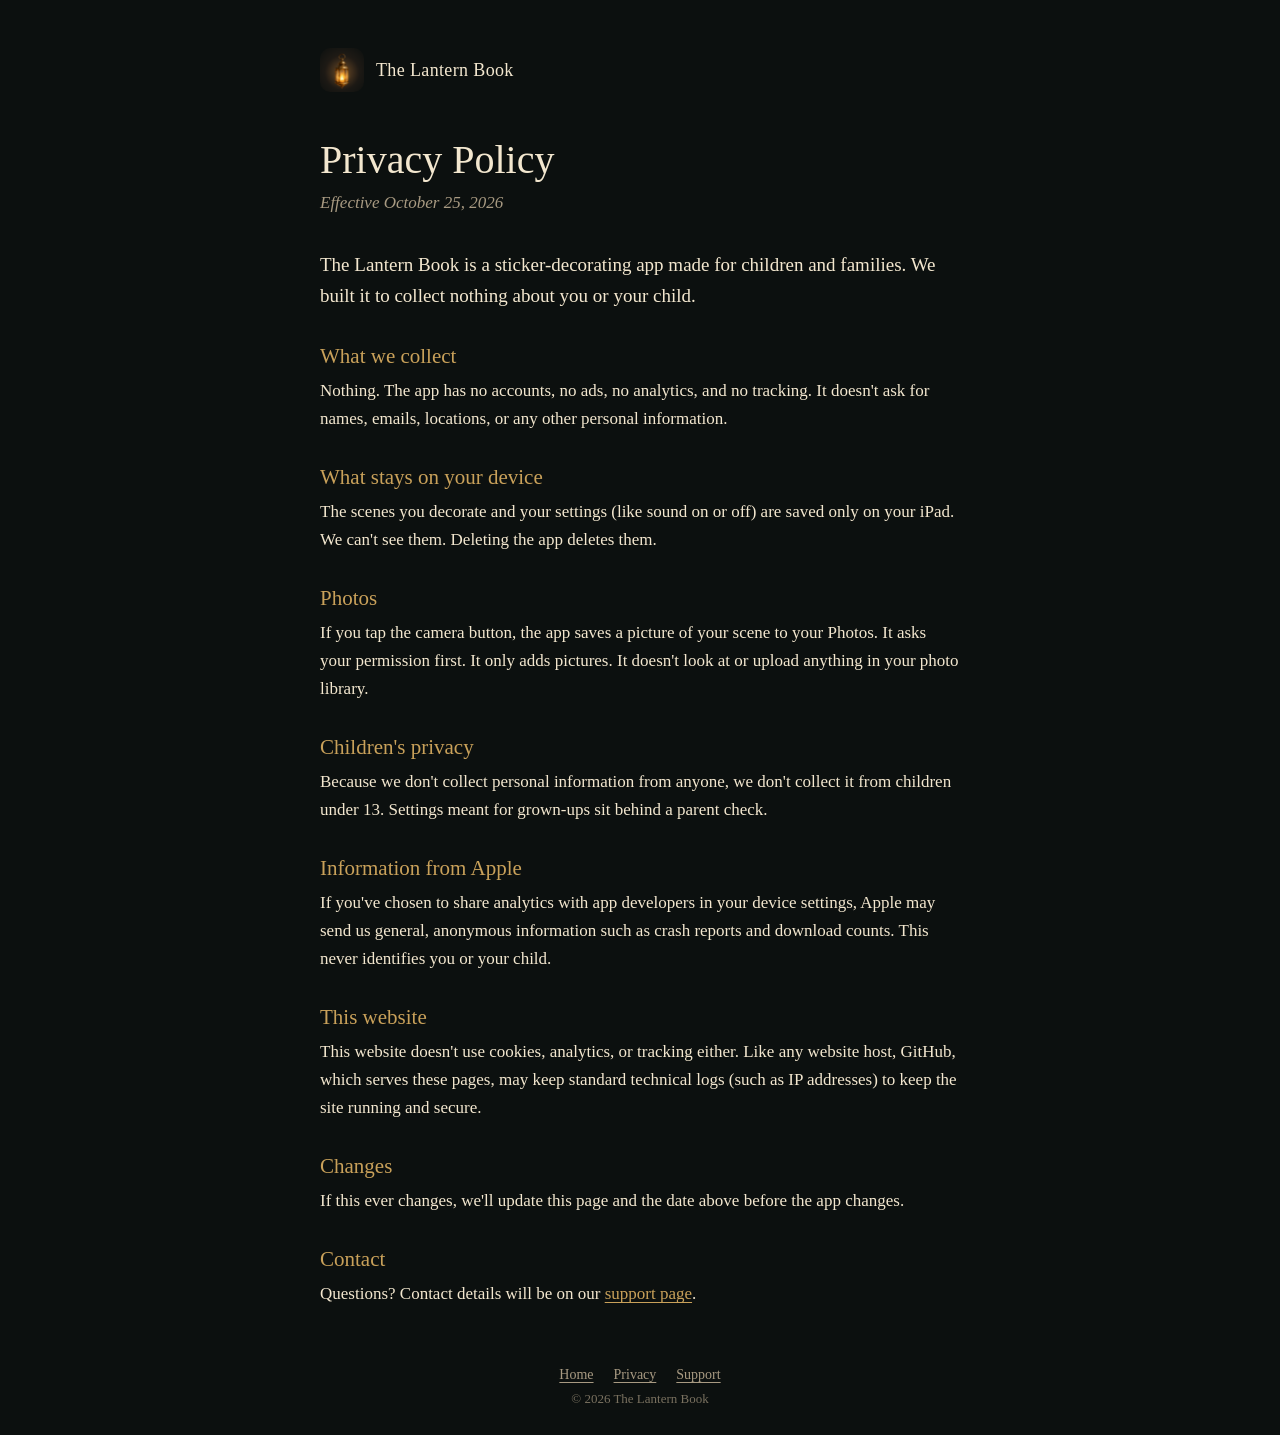
==== privacy/index.html @ 1e255e53 "The Lantern Book website: lantern landing, privacy, and support pages Co-Authored-By: Claude Opus 5." ====
<!doctype html>
<html lang="en">
<head>
  <meta charset="utf-8">
  <meta name="viewport" content="width=device-width, initial-scale=1, viewport-fit=cover">
  <meta name="theme-color" content="#0C100F">
  <link rel="icon" type="image/png" href="/assets/favicon.png">
  <link rel="apple-touch-icon" href="/assets/apple-touch-icon.png">
  <link rel="stylesheet" href="/assets/site.css">
  <title>Privacy Policy | The Lantern Book</title>
  <meta name="description" content="The Lantern Book collects nothing. No accounts, no ads, no analytics, no tracking.">
</head>
<body>
  <main class="page">
    <a class="mark" href="/"><img src="/assets/apple-touch-icon.png" alt=""><span>The Lantern Book</span></a>
    <h1>Privacy Policy</h1>
    <p class="updated">Effective October 25, 2026</p>
    <p class="lead">The Lantern Book is a sticker-decorating app made for children and families. We built it to collect nothing about you or your child.</p>

    <h2>What we collect</h2>
    <p>Nothing. The app has no accounts, no ads, no analytics, and no tracking. It doesn't ask for names, emails, locations, or any other personal information.</p>

    <h2>What stays on your device</h2>
    <p>The scenes you decorate and your settings (like sound on or off) are saved only on your iPad. We can't see them. Deleting the app deletes them.</p>

    <h2>Photos</h2>
    <p>If you tap the camera button, the app saves a picture of your scene to your Photos. It asks your permission first. It only adds pictures. It doesn't look at or upload anything in your photo library.</p>

    <h2>Children's privacy</h2>
    <p>Because we don't collect personal information from anyone, we don't collect it from children under 13. Settings meant for grown-ups sit behind a parent check.</p>

    <h2>Information from Apple</h2>
    <p>If you've chosen to share analytics with app developers in your device settings, Apple may send us general, anonymous information such as crash reports and download counts. This never identifies you or your child.</p>

    <h2>This website</h2>
    <p>This website doesn't use cookies, analytics, or tracking either. Like any website host, GitHub, which serves these pages, may keep standard technical logs (such as IP addresses) to keep the site running and secure.</p>

    <h2>Changes</h2>
    <p>If this ever changes, we'll update this page and the date above before the app changes.</p>

    <h2>Contact</h2>
    <p>Questions? Contact details will be on our <a href="/support/">support page</a>.</p>
  </main>
  <footer>
    <a href="/">Home</a><a href="/privacy/">Privacy</a><a href="/support/">Support</a>
    <span class="copy">&copy; 2026 The Lantern Book</span>
  </footer>
</body>
</html>
---- assets/site.css ----
:root {
  --charcoal: #0C100F;
  --cream: #F3E7CF;
  --gold: #C9A15A;
  --muted: #A89A82;
}
* { box-sizing: border-box; }
html, body { margin: 0; background: var(--charcoal); color: var(--cream); }
body {
  font-family: Georgia, 'Times New Roman', serif;
  -webkit-font-smoothing: antialiased;
  min-height: 100vh; min-height: 100svh;
  display: flex; flex-direction: column;
}
a { color: var(--gold); text-underline-offset: 3px; }
a:hover { color: var(--cream); }

/* Landing */
.landing {
  flex: 1; display: flex; flex-direction: column; align-items: center; justify-content: center;
  padding: 6vh 16px 3vh; text-align: center; overflow: hidden;
}
.logo { position: relative; width: min(66vw, 50vh, 420px); aspect-ratio: 1214 / 1295; }
.logo img { position: absolute; display: block; max-width: none; pointer-events: none; user-select: none; -webkit-user-drag: none; }
.glow { width: 135%; aspect-ratio: 1; left: 49.012%; top: 49.421%; transform: translate(-50%, -50%); opacity: 0; }
.lantern {
  position: absolute; left: 30.395%; top: 2.703%; width: 37.315%; height: 71.042%;
  opacity: 0; transform: translateY(14px);
  animation: rise 1.1s cubic-bezier(.22,.61,.36,1) .25s forwards;
}
.lantern img { left: 0; top: 0; width: 100%; height: 100%; }
.flame { opacity: 0; }
.title {
  left: 8.896%; top: 72.278%; width: 83.361%; height: 24.788%;
  opacity: 0; transform: translateY(8px);
  animation: rise 1s ease-out 1.25s forwards;
}
.tagline, .soon { margin: 0; opacity: 0; animation: fade 1.2s ease-out forwards; }
.tagline { margin-top: 3.2vh; font-style: italic; font-size: clamp(18px, 2.4vw, 26px); animation-delay: 2.3s; }
.soon {
  margin-top: 1.6vh; font-size: clamp(12px, 1.3vw, 14px); letter-spacing: .32em; text-transform: uppercase;
  color: var(--gold); animation-delay: 2.9s;
}
@keyframes rise { to { opacity: 1; transform: translateY(0); } }
@keyframes fade { to { opacity: 1; } }

/* Text pages */
.page { flex: 1; width: 100%; max-width: 680px; margin: 0 auto; padding: 48px 20px 24px; }
.page .mark { display: inline-flex; align-items: center; gap: 12px; text-decoration: none; color: var(--cream); }
.page .mark img { width: 44px; height: 44px; border-radius: 10px; }
.page .mark span { font-size: 18px; letter-spacing: .02em; }
.page h1 { font-weight: normal; font-size: clamp(30px, 5vw, 40px); margin: 40px 0 6px; }
.page .updated { color: var(--muted); font-style: italic; margin: 0 0 32px; }
.page h2 { font-weight: normal; font-size: 21px; color: var(--gold); margin: 32px 0 8px; }
.page p, .page li { font-size: 17px; line-height: 1.65; }
.page p { margin: 0 0 14px; }
.page ul { padding-left: 22px; }
.page .lead { font-size: 19px; }

/* Footer */
footer {
  padding: 20px 16px 28px; text-align: center; font-size: 14px; color: var(--muted);
  opacity: 0; animation: fade 1s ease-out 3.4s forwards;
}
.page ~ footer { opacity: 1; animation: none; }
footer a { color: var(--muted); margin: 0 10px; }
footer a:hover { color: var(--cream); }
footer .copy { display: block; margin-top: 8px; font-size: 13px; opacity: .7; }

@media (prefers-reduced-motion: reduce) {
  .lantern, .title, .tagline, .soon, footer { animation: none; opacity: 1; transform: none; }
}
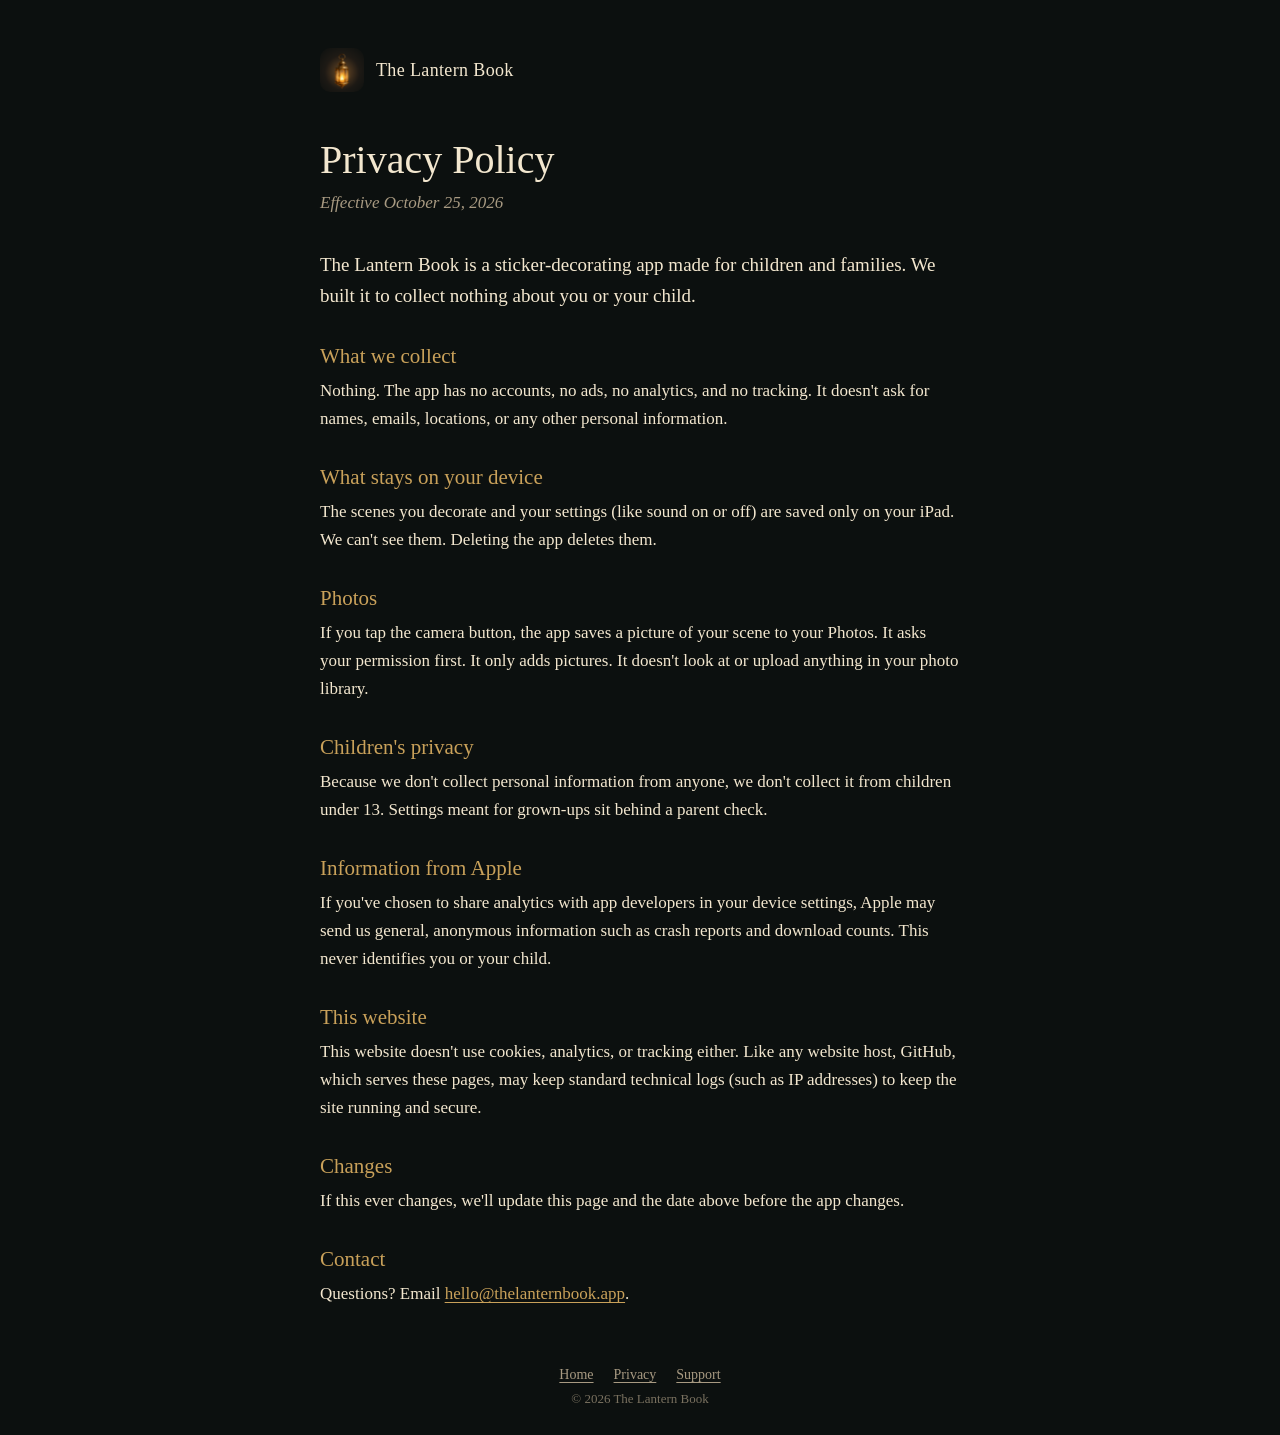
==== commit 91eab04c: "Add support email Co-Authored-By: Claude Opus 5.5 <noreply@anthropic.com> Claude-Session: https://cl" ====
--- a/privacy/index.html
+++ b/privacy/index.html
@@ -39,7 +39,7 @@
     <p>If this ever changes, we'll update this page and the date above before the app changes.</p>
 
     <h2>Contact</h2>
-    <p>Questions? Contact details will be on our <a href="/support/">support page</a>.</p>
+    <p>Questions? Email <a href="mailto:hello@thelanternbook.app">hello@thelanternbook.app</a>.</p>
   </main>
   <footer>
     <a href="/">Home</a><a href="/privacy/">Privacy</a><a href="/support/">Support</a>
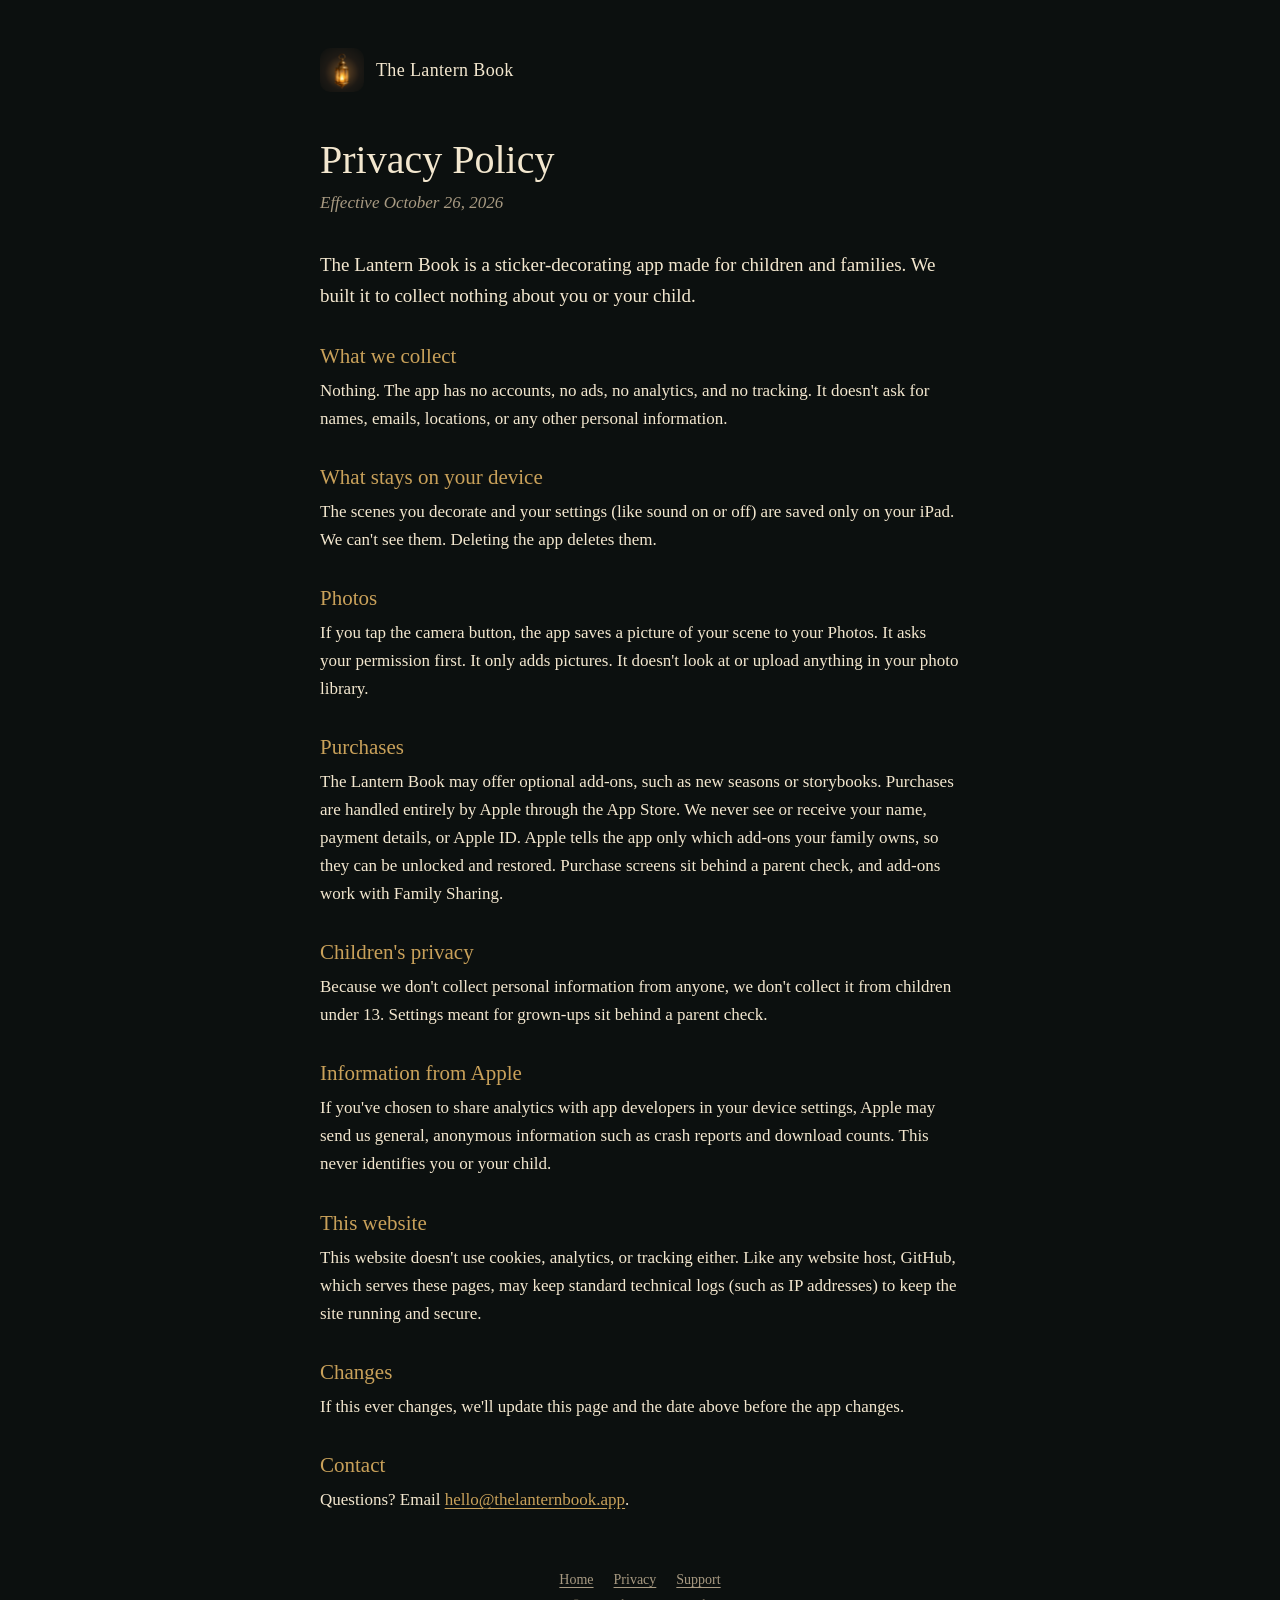
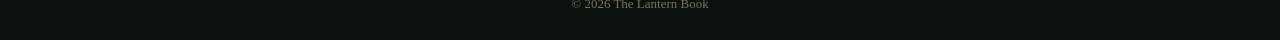
==== commit 7e6b2f19: "Privacy and support: optional purchases through Apple, Family Sharing, restore Co-Authored-By: Claud" ====
--- a/privacy/index.html
+++ b/privacy/index.html
@@ -14,7 +14,7 @@
   <main class="page">
     <a class="mark" href="/"><img src="/assets/apple-touch-icon.png" alt=""><span>The Lantern Book</span></a>
     <h1>Privacy Policy</h1>
-    <p class="updated">Effective October 25, 2026</p>
+    <p class="updated">Effective October 26, 2026</p>
     <p class="lead">The Lantern Book is a sticker-decorating app made for children and families. We built it to collect nothing about you or your child.</p>
 
     <h2>What we collect</h2>
@@ -25,6 +25,9 @@
 
     <h2>Photos</h2>
     <p>If you tap the camera button, the app saves a picture of your scene to your Photos. It asks your permission first. It only adds pictures. It doesn't look at or upload anything in your photo library.</p>
+
+    <h2>Purchases</h2>
+    <p>The Lantern Book may offer optional add-ons, such as new seasons or storybooks. Purchases are handled entirely by Apple through the App Store. We never see or receive your name, payment details, or Apple ID. Apple tells the app only which add-ons your family owns, so they can be unlocked and restored. Purchase screens sit behind a parent check, and add-ons work with Family Sharing.</p>
 
     <h2>Children's privacy</h2>
     <p>Because we don't collect personal information from anyone, we don't collect it from children under 13. Settings meant for grown-ups sit behind a parent check.</p>
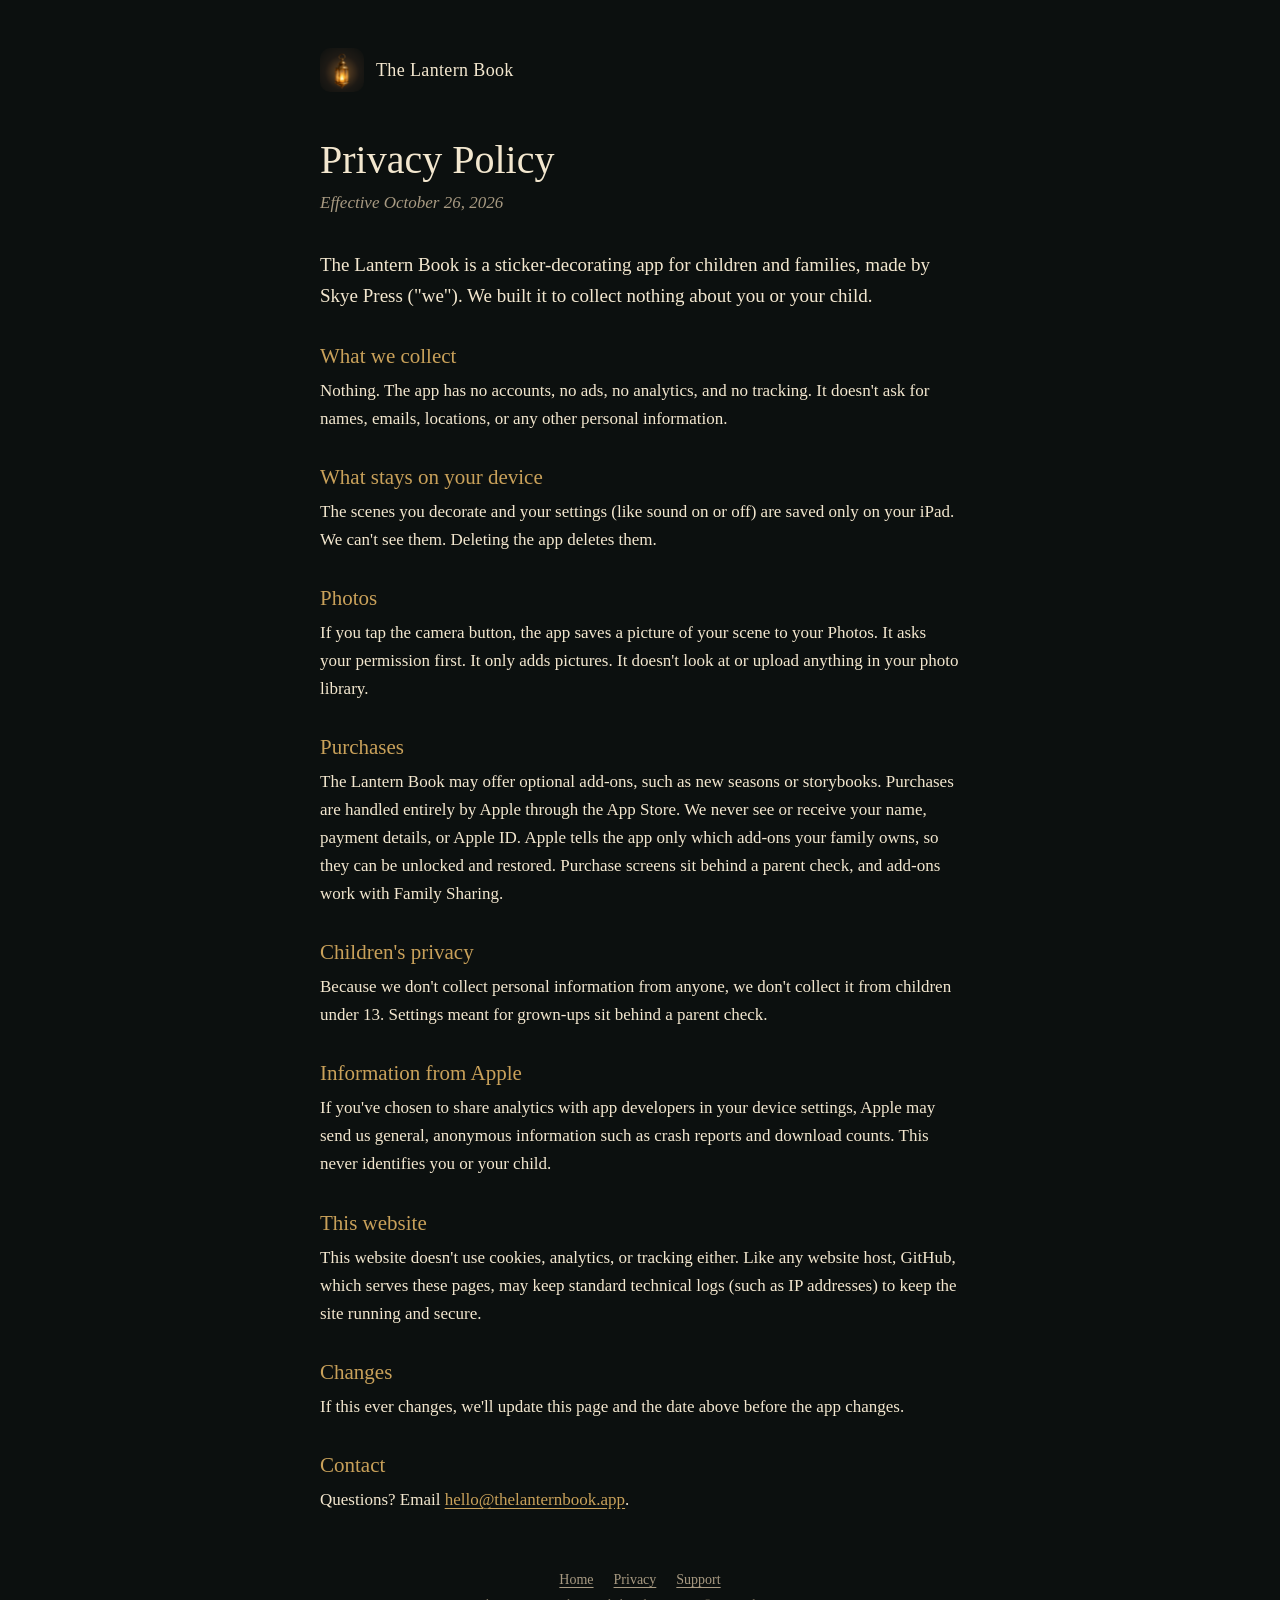
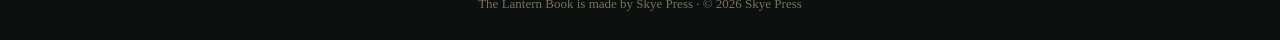
==== commit 753f4280: "Site: The Lantern Book is made by Skye Press Co-Authored-By: Claude Opus 5.5 <noreply@anthropic.com>" ====
--- a/privacy/index.html
+++ b/privacy/index.html
@@ -15,7 +15,7 @@
     <a class="mark" href="/"><img src="/assets/apple-touch-icon.png" alt=""><span>The Lantern Book</span></a>
     <h1>Privacy Policy</h1>
     <p class="updated">Effective October 26, 2026</p>
-    <p class="lead">The Lantern Book is a sticker-decorating app made for children and families. We built it to collect nothing about you or your child.</p>
+    <p class="lead">The Lantern Book is a sticker-decorating app for children and families, made by Skye Press ("we"). We built it to collect nothing about you or your child.</p>
 
     <h2>What we collect</h2>
     <p>Nothing. The app has no accounts, no ads, no analytics, and no tracking. It doesn't ask for names, emails, locations, or any other personal information.</p>
@@ -46,7 +46,7 @@
   </main>
   <footer>
     <a href="/">Home</a><a href="/privacy/">Privacy</a><a href="/support/">Support</a>
-    <span class="copy">&copy; 2026 The Lantern Book</span>
+    <span class="copy">The Lantern Book is made by Skye Press &middot; &copy; 2026 Skye Press</span>
   </footer>
 </body>
 </html>
